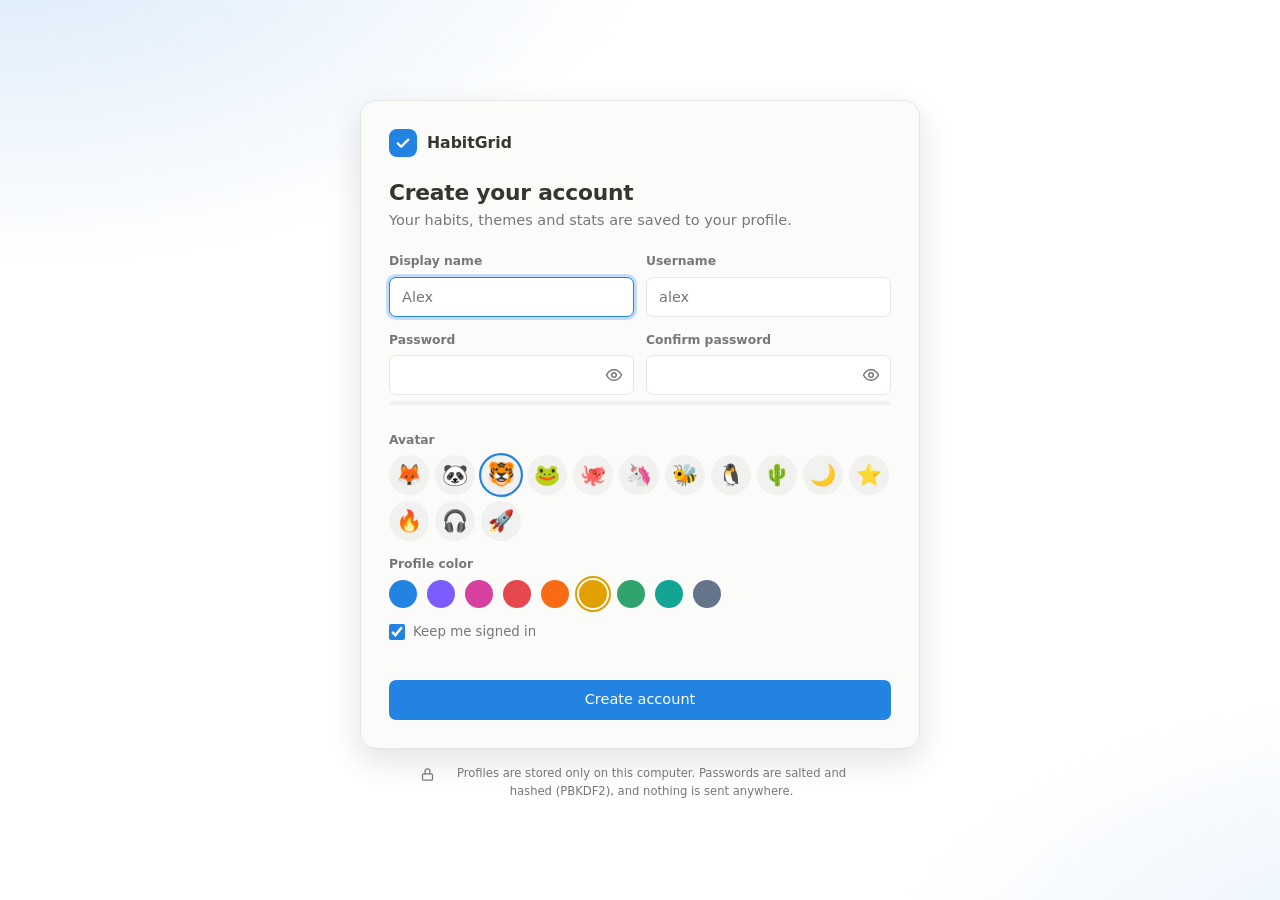
==== web/index.html @ 90c7a4c4 "Turn HabitGrid into a desktop app for Windows and macOS The interface now runs in a native window (p" ====
<!doctype html>
<html lang="en" class="booting">
<head>
  <meta charset="utf-8">
  <meta name="viewport" content="width=device-width, initial-scale=1">
  <title>HabitGrid</title>
  <link rel="stylesheet" href="css/style.css">
</head>
<body>
  <!-- Hidden (class "booting") until the saved theme is applied, then faded in. -->
  <div id="app"><noscript><p style="padding:24px">HabitGrid needs JavaScript to run.</p></noscript></div>
  <div id="modal-root" hidden></div>
  <div id="toast-root" role="status" aria-live="polite"></div>
  <input type="file" id="import-file" accept="application/json,.json" hidden>
  <script src="js/store.js"></script>
  <script src="js/auth.js"></script>
  <script src="js/charts.js"></script>
  <script src="js/app.js"></script>
</body>
</html>
---- web/css/style.css ----
/* HabitGrid styles. Each theme is a set of color tokens on :root; components only read tokens. */

:root {
  --bg: #191919; --surface: #202020; --surface-2: #2a2a2a; --border: #303030;
  --text: #ebebea; --muted: #9b9a97; --faint: #5a5a58;
  --accent: #2383e2; --on-accent: #fff;
  --danger: #e5484d; --ok: #30a46c; --warn: #f5a524;
  --shadow: 0 12px 32px rgba(0, 0, 0, .4);
  --r: 10px; --r-sm: 7px;
  --fs: 14.5px; --cb: 20px; --cell: 30px; --row: 42px;
  --font: ui-sans-serif, system-ui, -apple-system, "Segoe UI", Roboto, "Helvetica Neue", Arial, sans-serif, "Apple Color Emoji", "Segoe UI Emoji";
  --move: 1; --ease: cubic-bezier(.2, .8, .2, 1);
  color-scheme: dark;
}
:root[data-theme="paper"] { --bg: #ffffff; --surface: #fbfbfa; --surface-2: #f1f1ef; --border: #e6e6e3; --text: #37352f; --muted: #787774; --faint: #c4c4c0; --shadow: 0 12px 32px rgba(15, 15, 15, .12); color-scheme: light; }
:root[data-theme="ocean"] { --bg: #0d1522; --surface: #132033; --surface-2: #1b2b44; --border: #22344f; --text: #e3ecf8; --muted: #8ea3c0; --faint: #3c5272; }
:root[data-theme="forest"] { --bg: #0f1712; --surface: #15211a; --surface-2: #1d2e23; --border: #26392d; --text: #e2eee6; --muted: #8eab97; --faint: #3e5a47; }
:root[data-theme="dusk"] { --bg: #1a1120; --surface: #24172b; --surface-2: #301f38; --border: #3b2844; --text: #f6e9f1; --muted: #b69bb3; --faint: #5d4566; }
:root[data-theme="sand"] { --bg: #f5f0e6; --surface: #fbf8f2; --surface-2: #eee6d6; --border: #e1d6c1; --text: #3a3125; --muted: #85775f; --faint: #cbbfa8; --shadow: 0 12px 32px rgba(60, 45, 20, .14); color-scheme: light; }
:root[data-theme="rose"] { --bg: #fff4f6; --surface: #fffafb; --surface-2: #fbe7ec; --border: #f2d3db; --text: #3d2930; --muted: #93707a; --faint: #e0bcc6; --shadow: 0 12px 32px rgba(90, 30, 50, .12); color-scheme: light; }
:root[data-theme="oled"] { --bg: #000; --surface: #0b0b0b; --surface-2: #171717; --border: #2a2a2a; --text: #fff; --muted: #a8a8a8; --faint: #4a4a4a; }

:root[data-font="rounded"] { --font: ui-rounded, "SF Pro Rounded", "Nunito", "Varela Round", "Segoe UI", system-ui, sans-serif, "Apple Color Emoji", "Segoe UI Emoji"; }
:root[data-font="serif"] { --font: ui-serif, "Iowan Old Style", Georgia, Cambria, "Times New Roman", serif, "Apple Color Emoji", "Segoe UI Emoji"; }
:root[data-font="mono"] { --font: ui-monospace, "Cascadia Code", "SF Mono", Menlo, Consolas, monospace, "Apple Color Emoji", "Segoe UI Emoji"; }
:root[data-size="s"] { --fs: 13px; }
:root[data-size="l"] { --fs: 16px; }
:root[data-density="compact"] { --cb: 17px; --cell: 25px; --row: 34px; }
:root[data-radius="sharp"] { --r: 3px; --r-sm: 2px; }
:root[data-radius="round"] { --r: 18px; --r-sm: 12px; }
:root[data-motion="reduced"] { --move: 0; }
:root[data-motion="off"] *, :root[data-motion="off"] *::before, :root[data-motion="off"] *::after { animation: none !important; transition: none !important; }

* { box-sizing: border-box; }
html { -webkit-text-size-adjust: 100%; }
body {
  margin: 0; min-height: 100vh; background: var(--bg); color: var(--text);
  font: var(--fs)/1.5 var(--font); -webkit-font-smoothing: antialiased;
  transition: background-color .35s, color .35s, opacity .3s;
}
.booting body { opacity: 0; }
code { font-family: ui-monospace, Consolas, monospace; font-size: .9em; overflow-wrap: anywhere; }
.version { font-size: .8em; }
button, input, select, textarea { font: inherit; color: inherit; }
button { cursor: pointer; }
h1, h2, h3 { margin: 0; line-height: 1.25; letter-spacing: -.01em; }
h1 { font-size: 1.75em; font-weight: 700; }
h2 { font-size: 1.1em; font-weight: 600; }
h3 { font-size: .95em; font-weight: 600; }
p { margin: 0; }
[hidden] { display: none !important; }
.muted { color: var(--muted); }
.center { text-align: center; justify-content: center; }
.grow { flex: 1; }
.mono { font-family: ui-monospace, Consolas, monospace; letter-spacing: .05em; }
.ic { width: 18px; height: 18px; flex: none; }
:focus-visible { outline: 2px solid var(--accent); outline-offset: 2px; }

/* ---------- buttons & inputs ---------- */
.btn {
  display: inline-flex; align-items: center; justify-content: center; gap: 8px; height: 36px; padding: 0 14px;
  border-radius: var(--r-sm); border: 1px solid var(--border); background: var(--surface-2); font-weight: 500; white-space: nowrap;
  transition: background-color .15s, border-color .15s, transform .15s var(--ease), filter .15s;
}
.btn:hover { border-color: var(--faint); }
.btn:active { transform: scale(calc(1 - .03 * var(--move))); }
.btn.primary { background: var(--accent); border-color: transparent; color: var(--on-accent); }
.btn.primary:hover { filter: brightness(1.08); }
.btn.ghost { background: transparent; }
.btn.danger { color: var(--danger); }
.btn.danger.solid { background: var(--danger); border-color: transparent; color: #fff; }
.btn.sm { height: 30px; padding: 0 10px; font-size: .9em; }
.btn.block { width: 100%; height: 40px; }
.btn:disabled { opacity: .6; pointer-events: none; }
.btn.busy::after { content: ""; width: 14px; height: 14px; border-radius: 50%; border: 2px solid currentColor; border-right-color: transparent; animation: spin .7s linear infinite; }
.btn .ic { width: 16px; height: 16px; }
.icon-btn {
  display: inline-grid; place-items: center; width: 34px; height: 34px; padding: 0; flex: none;
  border: 0; border-radius: var(--r-sm); background: transparent; color: var(--muted);
  transition: background-color .15s, color .15s;
}
.icon-btn:hover { background: var(--surface-2); color: var(--text); }
.icon-btn:disabled { opacity: .3; pointer-events: none; }
.link-btn { border: 0; background: none; color: var(--accent); padding: 4px 0; font-weight: 500; }
.link-btn:hover { text-decoration: underline; }
.row-btns { display: flex; flex-wrap: wrap; gap: 8px; margin-top: 12px; }

.field { display: grid; gap: 6px; margin-bottom: 14px; min-width: 0; }
.field > span:first-child { font-size: .85em; font-weight: 600; color: var(--muted); }
.input {
  width: 100%; height: 40px; padding: 0 12px; border-radius: var(--r-sm); border: 1px solid var(--border);
  background: var(--bg); outline: none; transition: border-color .15s, box-shadow .15s;
}
.input:focus { border-color: var(--accent); box-shadow: 0 0 0 3px color-mix(in srgb, var(--accent) 25%, transparent); }
.pw { position: relative; display: block; }
.pw .input { padding-right: 42px; }
.pw .icon-btn { position: absolute; right: 3px; top: 3px; }
.pw .icon-btn[aria-pressed="true"] { color: var(--accent); }
.two { display: grid; grid-template-columns: 1fr 1fr; gap: 0 12px; }
.check { display: flex; align-items: center; gap: 8px; margin: 2px 0 12px; color: var(--muted); font-size: .92em; cursor: pointer; }
.check input { accent-color: var(--accent); width: 16px; height: 16px; margin: 0; }
.form-err { color: var(--danger); font-size: .9em; min-height: 1.4em; margin-bottom: 8px; }
.strength { height: 4px; border-radius: 4px; background: var(--surface-2); overflow: hidden; margin: -8px 0 4px; }
.strength i { display: block; height: 100%; width: 0; transition: width .3s var(--ease), background-color .3s; }
.strength-label { display: block; min-height: 1.2em; font-size: .8em; margin-bottom: 8px; }

/* ---------- shell ---------- */
.shell { display: grid; grid-template-columns: 236px minmax(0, 1fr); min-height: 100vh; }
.nav {
  position: sticky; top: 0; height: 100vh; display: flex; flex-direction: column; gap: 2px; padding: 18px 12px;
  background: var(--surface); border-right: 1px solid var(--border); transition: background-color .35s, border-color .35s;
}
.brand, .auth-brand { display: flex; align-items: center; gap: 10px; font-weight: 700; font-size: 1.08em; }
.brand { padding: 4px 10px 18px; }
.logo { width: 28px; height: 28px; border-radius: 8px; background: var(--accent); display: grid; place-items: center; flex: none; transition: background-color .35s; }
.logo svg { width: 18px; height: 18px; fill: none; stroke: var(--on-accent); stroke-width: 3; stroke-linecap: round; stroke-linejoin: round; }
.nav-link {
  display: flex; align-items: center; gap: 10px; padding: 8px 10px; border-radius: var(--r-sm);
  color: var(--muted); text-decoration: none; font-weight: 500; transition: background-color .2s, color .2s;
}
.nav-link:hover { background: var(--surface-2); color: var(--text); }
.nav-link[aria-current="page"] { background: color-mix(in srgb, var(--accent) 15%, transparent); color: var(--text); }
.nav-link[aria-current="page"] .ic { color: var(--accent); }
.nav-foot { margin-top: auto; display: flex; align-items: center; gap: 4px; padding-top: 12px; border-top: 1px solid var(--border); }
.me { flex: 1; display: flex; align-items: center; gap: 10px; min-width: 0; padding: 6px; border-radius: var(--r-sm); color: inherit; text-decoration: none; }
.me:hover { background: var(--surface-2); }
.me-txt { min-width: 0; }
.me b { display: block; font-size: .92em; overflow: hidden; text-overflow: ellipsis; white-space: nowrap; }
.me small { display: block; color: var(--muted); font-size: .8em; overflow: hidden; text-overflow: ellipsis; white-space: nowrap; }
.main { min-width: 0; padding: 32px clamp(16px, 4vw, 48px) 64px; }
.view { max-width: 1120px; margin: 0 auto; display: grid; gap: 20px; }

.avatar {
  --c: var(--accent); width: 32px; height: 32px; border-radius: 50%; display: grid; place-items: center; flex: none; line-height: 1; font-size: 17px;
  background: color-mix(in srgb, var(--c) 28%, var(--surface-2)); box-shadow: inset 0 0 0 2px color-mix(in srgb, var(--c) 65%, transparent);
}
.avatar.lg { width: 64px; height: 64px; font-size: 32px; }
.avatar.xl { width: 84px; height: 84px; font-size: 42px; }

.page-head { display: flex; align-items: flex-end; justify-content: space-between; gap: 12px 16px; flex-wrap: wrap; }
.page-head p { margin-top: 4px; }
.month-nav { display: flex; align-items: center; gap: 4px; flex-wrap: wrap; }
.month-title { min-width: 128px; text-align: center; font-weight: 600; }
.month-nav .btn.primary { margin-left: 8px; }
.card { background: var(--surface); border: 1px solid var(--border); border-radius: var(--r); padding: 20px; transition: background-color .35s, border-color .35s; }
.card > h2 { margin-bottom: 14px; }
.sec-head { display: flex; align-items: center; justify-content: space-between; gap: 12px; flex-wrap: wrap; margin-bottom: 16px; }
.note { margin-top: 12px; font-size: .85em; }

/* ---------- tracker grid ---------- */
.grid-wrap { overflow-x: auto; background: var(--surface); border: 1px solid var(--border); border-radius: var(--r); scrollbar-width: thin; transition: background-color .35s, border-color .35s; }
.grid { border-collapse: separate; border-spacing: 0; width: max-content; min-width: 100%; }
.grid th, .grid td { padding: 0; height: var(--row); border-bottom: 1px solid var(--border); text-align: center; font-weight: 400; }
.grid tbody tr:last-child > * { border-bottom: 0; }
.grid thead th { height: 50px; color: var(--muted); font-size: .78em; }
.grid .day { width: var(--cell); min-width: var(--cell); }
.grid .day span { display: block; opacity: .7; }
.grid .day b { display: block; width: 22px; margin: 0 auto; border-radius: 6px; font-weight: 600; transition: background-color .3s; }
.grid .day.we span { color: var(--accent); opacity: .8; }
.grid .day.today b { background: var(--accent); color: var(--on-accent); }
.grid td.today, .grid th.today { background: color-mix(in srgb, var(--accent) 9%, transparent); }
.hcell {
  position: sticky; left: 0; z-index: 2; background: var(--surface); text-align: left !important;
  min-width: 170px; max-width: 220px; padding: 0 8px 0 12px !important; border-right: 1px solid var(--border);
}
.grid thead .hcell, .grid thead .pcell { font-weight: 600; }
.pcell { position: sticky; right: 0; z-index: 2; background: var(--surface); border-left: 1px solid var(--border); padding: 0 12px !important; min-width: 84px; }
.habit-name {
  display: flex; align-items: center; gap: 8px; width: 100%; border: 0; background: none; padding: 4px 6px; margin-left: -6px;
  border-radius: 6px; text-align: left; font-weight: 500; transition: background-color .15s;
}
.habit-name:hover { background: var(--surface-2); }
.hi { width: 26px; height: 26px; display: grid; place-items: center; border-radius: 7px; flex: none; font-size: 15px; background: color-mix(in srgb, var(--hc) 22%, transparent); }
.hn { overflow: hidden; text-overflow: ellipsis; white-space: nowrap; }
.cb {
  width: var(--cb); height: var(--cb); padding: 0; margin: 0 auto; display: grid; place-items: center;
  border-radius: 5px; border: 1.6px solid var(--faint); background: transparent;
  transition: background-color .18s, border-color .18s;
}
:root[data-cb="circle"] .cb { border-radius: 50%; }
.cb:hover:not(:disabled) { border-color: var(--ck, var(--accent)); }
.cb svg { width: 74%; height: 74%; fill: none; stroke: var(--ck-on, var(--on-accent)); stroke-width: 3.4; stroke-linecap: round; stroke-linejoin: round; stroke-dasharray: 1; stroke-dashoffset: 1; transition: stroke-dashoffset .22s ease; }
.cb[aria-pressed="true"] { background: var(--ck, var(--accent)); border-color: var(--ck, var(--accent)); }
.cb[aria-pressed="true"] svg { stroke-dashoffset: 0; }
.cb:disabled { opacity: .25; cursor: default; }
.cb.pre:not([aria-pressed="true"]) { opacity: .45; border-style: dashed; }
.cb.pop { animation: pop .35s var(--ease); }
.pwrap { display: flex; align-items: center; justify-content: flex-end; gap: 8px; color: var(--muted); font-size: .9em; font-variant-numeric: tabular-nums; }
.grid tr.flash > * { animation: rowIn 1.2s var(--ease); }

.ring { display: block; flex: none; }
.ring circle { fill: none; }
.ring-bg { stroke: var(--border); }
.ring-fg { stroke: var(--rc, var(--accent)); stroke-linecap: round; transition: stroke-dashoffset .6s var(--ease), stroke-opacity .3s, stroke .35s; }
.enter .ring-fg, .anim .ring-fg { animation: ringIn 1s var(--ease) .1s backwards; }

.empty { text-align: center; padding: 48px 20px; display: grid; justify-items: center; gap: 8px; }
.empty p { max-width: 420px; }
.big-emoji { font-size: 46px; animation: float 3.2s ease-in-out infinite; }

/* ---------- monthly progress ---------- */
.tabs { display: inline-flex; gap: 2px; padding: 3px; background: var(--surface-2); border-radius: calc(var(--r-sm) + 3px); }
.tabs button {
  display: inline-flex; align-items: center; gap: 6px; border: 0; background: transparent; color: var(--muted);
  padding: 5px 12px; border-radius: var(--r-sm); font-weight: 500; font-size: .9em; transition: background-color .2s, color .2s, box-shadow .2s;
}
.tabs button[aria-selected="true"] { background: var(--surface); color: var(--text); box-shadow: 0 1px 4px rgba(0, 0, 0, .2); }
.tabs .ic { width: 15px; height: 15px; }

.chart-grid { display: grid; grid-template-columns: 200px minmax(0, 1fr); gap: 24px; align-items: center; }
.chart-grid.stack { grid-template-columns: minmax(0, 1fr); }
.donut { display: grid; justify-items: center; gap: 14px; }
.donut-ring { position: relative; width: max-content; }
.donut-txt { position: absolute; inset: 0; display: grid; place-content: center; text-align: center; line-height: 1.2; }
.donut-txt b { font-size: 1.9em; font-weight: 700; font-variant-numeric: tabular-nums; }
.donut-txt span { font-size: .78em; color: var(--muted); }
.legend { list-style: none; margin: 0; padding: 0; display: flex; gap: 14px; font-size: .85em; color: var(--muted); }
.legend b { color: var(--text); }
.dot { display: inline-block; width: 8px; height: 8px; border-radius: 50%; background: var(--border); margin-right: 6px; }
.dot.acc { background: var(--accent); }
.area svg { width: 100%; height: auto; display: block; overflow: visible; }
.area .gl { stroke: var(--border); stroke-dasharray: 3 4; }
.area .ax { fill: var(--muted); font-size: 11px; }
.area .line { fill: none; stroke: var(--accent); stroke-width: 2.2; stroke-linejoin: round; stroke-linecap: round; stroke-dasharray: 1; }
.area .fill { fill: url(#hgFill); }
.area .pt { fill: var(--surface); stroke: var(--accent); stroke-width: 2; }
.area .pt.today { fill: var(--accent); }
.area .pl { fill: var(--muted); font-size: 9.5px; text-anchor: middle; }
.enter .area .line, .anim .area .line { animation: draw 1.3s var(--ease) backwards; }
.enter .area .fill, .anim .area .fill { animation: fadeIn .9s ease .35s backwards; }
.enter .area .pt, .enter .area .pl, .anim .area .pt, .anim .area .pl { animation: fadeIn .4s ease backwards; animation-delay: calc(.3s + var(--i) * 25ms); }

.sub { margin: 26px 0 12px; color: var(--muted); font-size: .78em; text-transform: uppercase; letter-spacing: .07em; }
.bars { display: grid; gap: 10px; }
.bar-row { display: grid; grid-template-columns: minmax(110px, 200px) 1fr 44px; align-items: center; gap: 12px; font-size: .92em; }
.bar-name { overflow: hidden; text-overflow: ellipsis; white-space: nowrap; }
.bar { height: 8px; border-radius: 8px; background: var(--surface-2); overflow: hidden; }
.bar i { display: block; height: 100%; border-radius: inherit; transition: width .6s var(--ease); }
.enter .bar i, .anim .bar i { animation: grow .9s var(--ease) backwards; animation-delay: calc(.2s + var(--i) * 70ms); }
.bar-row b { text-align: right; font-weight: 600; font-variant-numeric: tabular-nums; }

.cal { display: grid; grid-template-columns: repeat(7, minmax(0, 1fr)); gap: 6px; }
.cal-h { font-size: .75em; color: var(--muted); text-align: center; padding-bottom: 4px; font-weight: 600; }
.cal-d {
  height: 66px; display: flex; flex-direction: column; justify-content: space-between; align-items: flex-start; padding: 6px 8px;
  border-radius: var(--r-sm); border: 1px solid var(--border); text-align: left;
  background: color-mix(in srgb, var(--accent) var(--mix, 0%), var(--surface));
  transition: transform .15s var(--ease), border-color .15s, background-color .3s;
}
.cal-d:hover:not(:disabled) { transform: translateY(calc(-2px * var(--move))); border-color: var(--accent); }
.cal-d b { font-size: .9em; }
.cal-d span { font-size: .75em; opacity: .85; font-variant-numeric: tabular-nums; }
.cal-d.hot { color: var(--on-accent); }
.cal-d.is-today { box-shadow: inset 0 0 0 2px var(--accent); }
.cal-d:disabled { opacity: .4; cursor: default; }
.enter .cal-d, .anim .cal-d { animation: popIn .4s var(--ease) backwards; animation-delay: calc(var(--i) * 12ms); }

.table-wrap { overflow-x: auto; }
.stats-table { width: 100%; border-collapse: collapse; font-size: .92em; }
.stats-table th { text-align: left; color: var(--muted); font-weight: 600; font-size: .85em; padding: 8px 10px; border-bottom: 1px solid var(--border); }
.stats-table td { padding: 10px; border-bottom: 1px solid var(--border); font-variant-numeric: tabular-nums; white-space: nowrap; }
.stats-table tr:last-child td { border-bottom: 0; }
.stats-table .num { text-align: right; }
.enter .stats-table tbody tr, .anim .stats-table tbody tr { animation: rise .4s var(--ease) backwards; animation-delay: calc(var(--i) * 50ms); }

/* ---------- today ---------- */
.inline-switch { display: flex; align-items: center; gap: 10px; color: var(--muted); font-size: .92em; }
.today-hero { display: flex; align-items: center; gap: 28px; flex-wrap: wrap; }
.hero-text { flex: 1; min-width: 200px; display: grid; gap: 6px; }
.hero-text h2 { font-size: 1.35em; }
.focus-list { list-style: none; margin: 0; padding: 0; display: grid; gap: 10px; grid-template-columns: repeat(auto-fill, minmax(260px, 1fr)); }
.focus-list.one { grid-template-columns: 1fr; }
.focus-list li.gone { display: none; }
.focus-list li.vanish { animation: vanish .35s var(--ease) forwards; }
.focus-item {
  width: 100%; display: flex; align-items: center; gap: 14px; padding: 14px 16px; text-align: left;
  border-radius: var(--r); border: 1px solid var(--border); background: var(--surface);
  transition: transform .2s var(--ease), border-color .2s, background-color .25s;
}
.focus-item:hover { transform: translateY(calc(-2px * var(--move))); border-color: var(--faint); }
.focus-list.one .focus-item { padding: 10px 12px; }
.fi-icon { width: 42px; height: 42px; border-radius: 12px; display: grid; place-items: center; flex: none; font-size: 22px; background: color-mix(in srgb, var(--hc) 20%, transparent); }
.fi-text { flex: 1; min-width: 0; }
.fi-text b { display: block; font-weight: 600; overflow: hidden; text-overflow: ellipsis; white-space: nowrap; transition: color .2s; }
.fi-text small { color: var(--muted); }
.fi-check { width: 30px; height: 30px; border-radius: 50%; border: 2px solid var(--faint); display: grid; place-items: center; flex: none; transition: background-color .2s, border-color .2s; }
.fi-check svg { width: 16px; height: 16px; fill: none; stroke: var(--hc-on, #fff); stroke-width: 3.4; stroke-linecap: round; stroke-linejoin: round; stroke-dasharray: 1; stroke-dashoffset: 1; transition: stroke-dashoffset .25s ease .05s; }
.focus-item.done { background: color-mix(in srgb, var(--hc) 10%, var(--surface)); border-color: color-mix(in srgb, var(--hc) 45%, var(--border)); }
.focus-item.done .fi-check { background: var(--hc); border-color: var(--hc); }
.focus-item.done .fi-check svg { stroke-dashoffset: 0; }
.focus-item.done .fi-text b { color: var(--muted); }
.focus-item.pop .fi-check { animation: pop .4s var(--ease); }
.enter .focus-list li { animation: rise .45s var(--ease) backwards; animation-delay: calc(.1s + var(--i) * 45ms); }
.modal .focus-list li { animation: rise .35s var(--ease) backwards; animation-delay: calc(var(--i) * 35ms); }

/* ---------- profile ---------- */
.profile-card { display: flex; align-items: center; gap: 20px; flex-wrap: wrap; }
.pc-info { flex: 1; min-width: 200px; }
.pc-info h2 { font-size: 1.4em; }
.bio { margin-top: 8px; }
.stats { display: grid; grid-template-columns: repeat(4, minmax(0, 1fr)); gap: 12px; }
.stat { background: var(--surface); border: 1px solid var(--border); border-radius: var(--r); padding: 16px; }
.stat b { display: block; font-size: 1.8em; font-weight: 700; font-variant-numeric: tabular-nums; }
.stat span { color: var(--muted); font-size: .85em; }
.badges { display: grid; grid-template-columns: repeat(auto-fill, minmax(170px, 1fr)); gap: 10px; }
.badge { display: flex; gap: 10px; align-items: center; padding: 12px; border-radius: var(--r-sm); border: 1px solid var(--border); background: var(--bg); }
.badge .be { font-size: 24px; }
.badge b { display: block; font-size: .9em; }
.badge small { display: block; color: var(--muted); font-size: .78em; line-height: 1.3; }
.badge.locked { opacity: .45; }
.badge.locked .be { filter: grayscale(1); }
.badge.new { animation: glow 1.4s ease 2; }
.enter .badge { animation: popIn .4s var(--ease) backwards; animation-delay: calc(.2s + var(--i) * 50ms); }
.enter .badge.new { animation: popIn .4s var(--ease) backwards, glow 1.4s ease .6s 2; }
.menu { display: grid; }
.menu-item {
  display: flex; align-items: center; gap: 14px; width: 100%; padding: 12px 6px; text-align: left;
  border: 0; border-bottom: 1px solid var(--border); background: none; border-radius: 0;
  transition: background-color .15s, padding .2s var(--ease);
}
.menu-item:last-child { border-bottom: 0; }
.menu-item:hover { background: var(--surface-2); padding-left: calc(6px + 6px * var(--move)); }
.menu-item b { display: block; font-weight: 500; }
.menu-item small { display: block; color: var(--muted); font-size: .84em; }
.menu-item > .ic { color: var(--muted); }
.menu-item.danger, .menu-item.danger > .ic { color: var(--danger); }

/* ---------- personalize ---------- */
.themes { display: grid; grid-template-columns: repeat(auto-fill, minmax(118px, 1fr)); gap: 10px; }
.theme-card {
  display: grid; gap: 8px; padding: 8px; text-align: left; font-weight: 500; font-size: .9em;
  border: 1px solid var(--border); border-radius: var(--r); background: var(--bg);
  transition: border-color .2s, transform .2s var(--ease), box-shadow .2s;
}
.theme-card:hover { transform: translateY(calc(-2px * var(--move))); }
.theme-card[aria-pressed="true"] { border-color: var(--accent); box-shadow: 0 0 0 2px var(--accent); }
.tc-prev { position: relative; height: 62px; border-radius: calc(var(--r) - 4px); background: var(--tb); overflow: hidden; box-shadow: inset 0 0 0 1px rgba(127, 127, 127, .25); }
.tc-prev i { position: absolute; border-radius: 3px; }
.tc-prev .s { left: 0; top: 0; bottom: 0; width: 28%; background: var(--ts); border-radius: 0; opacity: .9; }
.tc-prev .l1 { left: 36%; top: 14px; width: 46%; height: 6px; background: var(--tt); opacity: .8; }
.tc-prev .l2 { left: 36%; top: 26px; width: 30%; height: 6px; background: var(--tt); opacity: .4; }
.tc-prev .a { left: 36%; bottom: 10px; width: 14px; height: 14px; border-radius: 4px; background: var(--accent); }

.swatches { display: flex; flex-wrap: wrap; gap: 10px; }
.sw {
  position: relative; width: 28px; height: 28px; padding: 0; border: 0; border-radius: 50%; flex: none;
  background: var(--c); cursor: pointer; transition: transform .15s var(--ease);
}
.swatches.big .sw { width: 36px; height: 36px; }
.sw:hover { transform: scale(calc(1 + .1 * var(--move))); }
.sw input { position: absolute; inset: 0; width: 100%; height: 100%; margin: 0; opacity: 0; cursor: pointer; }
.sw i { position: absolute; inset: -4px; border-radius: 50%; border: 2px solid transparent; pointer-events: none; transition: border-color .15s; }
.sw[aria-pressed="true"] i, .sw[data-on="true"] i, .sw input:checked + i { border-color: var(--c, var(--text)); }
.sw:focus-within i { border-color: var(--text); }
.sw.custom { background: conic-gradient(#e5484d, #f5c542, #30a46c, #12a594, #2383e2, #7c5cff, #d6409f, #e5484d); --c: var(--text); }

.seg { display: inline-flex; flex-wrap: wrap; gap: 2px; padding: 3px; border-radius: calc(var(--r-sm) + 3px); background: var(--surface-2); }
.seg button { border: 0; background: transparent; padding: 5px 12px; border-radius: var(--r-sm); color: var(--muted); font-size: .9em; font-weight: 500; transition: background-color .2s, color .2s; }
.seg button:hover { color: var(--text); }
.seg button[aria-checked="true"] { background: var(--accent); color: var(--on-accent); }
.switch { position: relative; width: 42px; height: 24px; padding: 0; border: 0; border-radius: 99px; background: var(--faint); flex: none; transition: background-color .2s; }
.switch i { position: absolute; top: 3px; left: 3px; width: 18px; height: 18px; border-radius: 50%; background: #fff; box-shadow: 0 1px 3px rgba(0, 0, 0, .3); transition: transform .25s var(--ease); }
.switch[aria-checked="true"] { background: var(--accent); }
.switch[aria-checked="true"] i { transform: translateX(18px); }
.set-row { display: flex; align-items: center; justify-content: space-between; gap: 10px 16px; flex-wrap: wrap; padding: 12px 0; border-bottom: 1px solid var(--border); }
.set-row:last-child { border-bottom: 0; padding-bottom: 0; }
.set-row b { display: block; font-weight: 500; }
.set-row small { display: block; color: var(--muted); font-size: .84em; }
.meter { height: 8px; border-radius: 8px; background: var(--surface-2); overflow: hidden; margin-bottom: 10px; }
.meter i { display: block; height: 100%; border-radius: inherit; background: var(--accent); animation: grow 1s var(--ease) backwards; }

/* ---------- modal & pickers ---------- */
#modal-root { position: fixed; inset: 0; z-index: 50; display: grid; place-items: center; padding: 16px; }
.backdrop { position: absolute; inset: 0; background: rgba(0, 0, 0, .5); backdrop-filter: blur(3px); animation: fadeIn .2s ease; }
.modal {
  position: relative; width: min(460px, 100%); max-height: calc(100vh - 32px); overflow: auto; padding: 20px;
  background: var(--surface); border: 1px solid var(--border); border-radius: calc(var(--r) + 4px); box-shadow: var(--shadow);
  animation: modalIn .28s var(--ease);
}
.modal.wide { width: min(560px, 100%); }
#modal-root.closing .backdrop { animation: fadeOut .18s ease forwards; }
#modal-root.closing .modal { animation: modalOut .18s ease forwards; }
.modal-head { display: flex; align-items: center; justify-content: space-between; gap: 12px; margin-bottom: 14px; }
.modal-foot { display: flex; align-items: center; gap: 8px; flex-wrap: wrap; margin-top: 18px; }
.emoji-grid { display: grid; grid-template-columns: repeat(auto-fill, minmax(38px, 1fr)); gap: 6px; }
.emo {
  height: 38px; padding: 0; display: grid; place-items: center; font-size: 19px; border-radius: var(--r-sm);
  border: 1px solid var(--border); background: var(--bg); transition: transform .15s var(--ease), border-color .15s, background-color .15s;
}
.emo:hover { transform: scale(calc(1 + .08 * var(--move))); }
.emo[aria-pressed="true"] { border-color: var(--accent); box-shadow: 0 0 0 1px var(--accent); background: color-mix(in srgb, var(--accent) 14%, var(--bg)); }
.emo-custom { grid-column: span 2; height: 38px; min-width: 0; text-align: center; font-size: 18px; border-radius: var(--r-sm); border: 1px dashed var(--faint); background: var(--bg); outline: none; }
.emo-custom:focus { border-color: var(--accent); border-style: solid; }
.avatars { display: flex; flex-wrap: wrap; gap: 6px; }
.av-opt { position: relative; cursor: pointer; }
.av-opt input { position: absolute; inset: 0; margin: 0; opacity: 0; cursor: pointer; }
.av-opt span { width: 40px; height: 40px; border-radius: 50%; display: grid; place-items: center; font-size: 21px; background: var(--surface-2); border: 2px solid transparent; transition: transform .15s var(--ease), border-color .15s; }
.av-opt input:checked + span { border-color: var(--accent); transform: scale(calc(1 + .1 * var(--move))); }
.av-opt input:focus-visible + span { outline: 2px solid var(--accent); outline-offset: 2px; }
.code-box {
  margin: 14px 0; padding: 16px; text-align: center; user-select: all; border-radius: var(--r);
  font: 600 1.35em ui-monospace, Consolas, monospace; letter-spacing: .08em;
  border: 1px dashed var(--accent); background: color-mix(in srgb, var(--accent) 8%, var(--bg));
}

/* ---------- auth ---------- */
.auth {
  min-height: 100vh; display: grid; place-items: center; align-content: center; gap: 16px; padding: 32px 16px;
  background:
    radial-gradient(1100px 600px at 0% -10%, color-mix(in srgb, var(--accent) 18%, transparent), transparent 60%),
    radial-gradient(900px 500px at 110% 110%, color-mix(in srgb, var(--accent) 12%, transparent), transparent 60%);
}
.auth-card { width: min(440px, 100%); padding: 28px; background: var(--surface); border: 1px solid var(--border); border-radius: calc(var(--r) + 6px); box-shadow: var(--shadow); animation: modalIn .45s var(--ease); }
.auth-card.wide { width: min(560px, 100%); }
.auth-brand { margin-bottom: 22px; }
.auth h1 { font-size: 1.5em; }
.auth-sub { color: var(--muted); margin: 4px 0 20px; }
.auth-foot { max-width: 440px; text-align: center; color: var(--muted); font-size: .8em; display: flex; gap: 8px; align-items: flex-start; }
.auth-foot .ic { width: 15px; height: 15px; margin-top: 2px; }
.auth-links { display: flex; justify-content: space-between; gap: 10px; flex-wrap: wrap; margin-top: 14px; font-size: .9em; }
.auth-card .row-btns { margin: 0 0 16px; }
.who { display: flex; align-items: center; gap: 14px; margin-bottom: 20px; }
.profiles { display: grid; grid-template-columns: repeat(auto-fill, minmax(118px, 1fr)); gap: 10px; margin-bottom: 6px; }
.profile-tile {
  display: grid; justify-items: center; gap: 6px; padding: 16px 8px; min-width: 0;
  border-radius: var(--r); border: 1px solid var(--border); background: var(--bg);
  transition: transform .2s var(--ease), border-color .2s; animation: rise .4s var(--ease) backwards; animation-delay: calc(.1s + var(--i) * 60ms);
}
.profile-tile:hover { transform: translateY(calc(-3px * var(--move))); border-color: var(--c, var(--accent)); }
.profile-tile b { max-width: 100%; font-size: .92em; overflow: hidden; text-overflow: ellipsis; white-space: nowrap; }
.profile-tile small { color: var(--muted); font-size: .78em; }
.profile-tile.add .avatar { background: transparent; box-shadow: inset 0 0 0 2px var(--border); color: var(--muted); }
.profile-tile.add .ic { width: 26px; height: 26px; }
.shake { animation: shake .4s ease; }

/* ---------- toast & confetti ---------- */
#toast-root { position: fixed; z-index: 70; left: 50%; bottom: 24px; transform: translateX(-50%); display: grid; gap: 8px; justify-items: center; pointer-events: none; width: max-content; max-width: calc(100vw - 32px); }
.toast { padding: 10px 16px; border-radius: 99px; background: var(--text); color: var(--bg); font-weight: 500; font-size: .92em; box-shadow: var(--shadow); text-align: center; animation: toastIn .3s var(--ease); }
.toast.out { animation: toastOut .3s ease forwards; }
.confetti { position: fixed; inset: 0; z-index: 60; overflow: hidden; pointer-events: none; }
.confetti i { position: absolute; top: -14px; left: var(--x); width: 8px; height: 12px; border-radius: 2px; animation: fall var(--d) cubic-bezier(.3, .5, .6, 1) var(--delay) forwards; }

/* ---------- page entrance ---------- */
.view.enter > * { animation: rise .45s var(--ease) backwards; }
.view.enter > :nth-child(2) { animation-delay: .05s; }
.view.enter > :nth-child(3) { animation-delay: .1s; }
.view.enter > :nth-child(4) { animation-delay: .15s; }
.view.enter > :nth-child(n + 5) { animation-delay: .2s; }

@keyframes rise { from { opacity: 0; transform: translateY(calc(10px * var(--move))); } }
@keyframes fadeIn { from { opacity: 0; } }
@keyframes fadeOut { to { opacity: 0; } }
@keyframes pop { 40% { transform: scale(calc(1 + .25 * var(--move))); } }
@keyframes popIn { from { opacity: 0; transform: scale(calc(1 - .1 * var(--move))); } }
@keyframes ringIn { from { stroke-dashoffset: 100; } }
@keyframes draw { from { stroke-dashoffset: 1; } }
@keyframes grow { from { width: 0; } }
@keyframes spin { to { transform: rotate(360deg); } }
@keyframes float { 50% { transform: translateY(calc(-6px * var(--move))); } }
@keyframes shake { 20%, 60% { transform: translateX(calc(-6px * var(--move))); } 40%, 80% { transform: translateX(calc(6px * var(--move))); } }
@keyframes modalIn { from { opacity: 0; transform: translateY(calc(14px * var(--move))) scale(calc(1 - .03 * var(--move))); } }
@keyframes modalOut { to { opacity: 0; transform: translateY(calc(8px * var(--move))) scale(calc(1 - .02 * var(--move))); } }
@keyframes toastIn { from { opacity: 0; transform: translateY(calc(12px * var(--move))); } }
@keyframes toastOut { to { opacity: 0; transform: translateY(calc(8px * var(--move))); } }
@keyframes vanish { to { opacity: 0; transform: scale(calc(1 - .05 * var(--move))); } }
@keyframes glow { 50% { box-shadow: 0 0 0 3px color-mix(in srgb, var(--accent) 45%, transparent); } }
@keyframes rowIn { from { background-color: color-mix(in srgb, var(--accent) 25%, var(--surface)); } }
@keyframes fall { to { transform: translate(var(--dx), 105vh) rotate(var(--r)); } }

/* ---------- small screens ---------- */
@media (max-width: 760px) {
  .shell { grid-template-columns: minmax(0, 1fr); }
  .nav {
    position: fixed; z-index: 30; inset: auto 0 0 0; height: auto; flex-direction: row; justify-content: space-around;
    padding: 6px 8px calc(6px + env(safe-area-inset-bottom)); border-right: 0; border-top: 1px solid var(--border);
    background: color-mix(in srgb, var(--surface) 92%, transparent); backdrop-filter: blur(12px);
  }
  .brand, .nav-foot { display: none; }
  .nav-link { flex: 1; flex-direction: column; align-items: center; gap: 2px; padding: 6px 4px; font-size: .72em; }
  .nav-link .ic { width: 20px; height: 20px; }
  .main { padding: 20px 16px 96px; }
  h1 { font-size: 1.5em; }
  .hcell { min-width: 118px; max-width: 132px; padding: 0 4px 0 8px !important; }
  .hi { width: 22px; height: 22px; font-size: 13px; }
  .pcell { min-width: 0; padding: 0 8px !important; }
  .pwrap { gap: 5px; font-size: .82em; }
  .stats { grid-template-columns: repeat(2, minmax(0, 1fr)); }
  .bar-row { grid-template-columns: minmax(90px, 130px) 1fr 40px; }
  #toast-root { bottom: calc(84px + env(safe-area-inset-bottom)); }
}
@media (max-width: 520px) {
  .two { grid-template-columns: minmax(0, 1fr); }
  .auth-card { padding: 22px 18px; }
  .month-nav { width: 100%; }
  .month-nav .btn.primary { margin-left: auto; }
  .month-title { min-width: 0; flex: 1; }
  .cal { gap: 4px; }
  .cal-d { height: auto; aspect-ratio: 1; padding: 4px 5px; }
  .cal-d span { display: none; }
  #modal-root { place-items: end center; padding: 0; }
  .modal, .modal.wide { width: 100%; max-height: 88vh; border-radius: 18px 18px 0 0; padding-bottom: calc(20px + env(safe-area-inset-bottom)); }
}
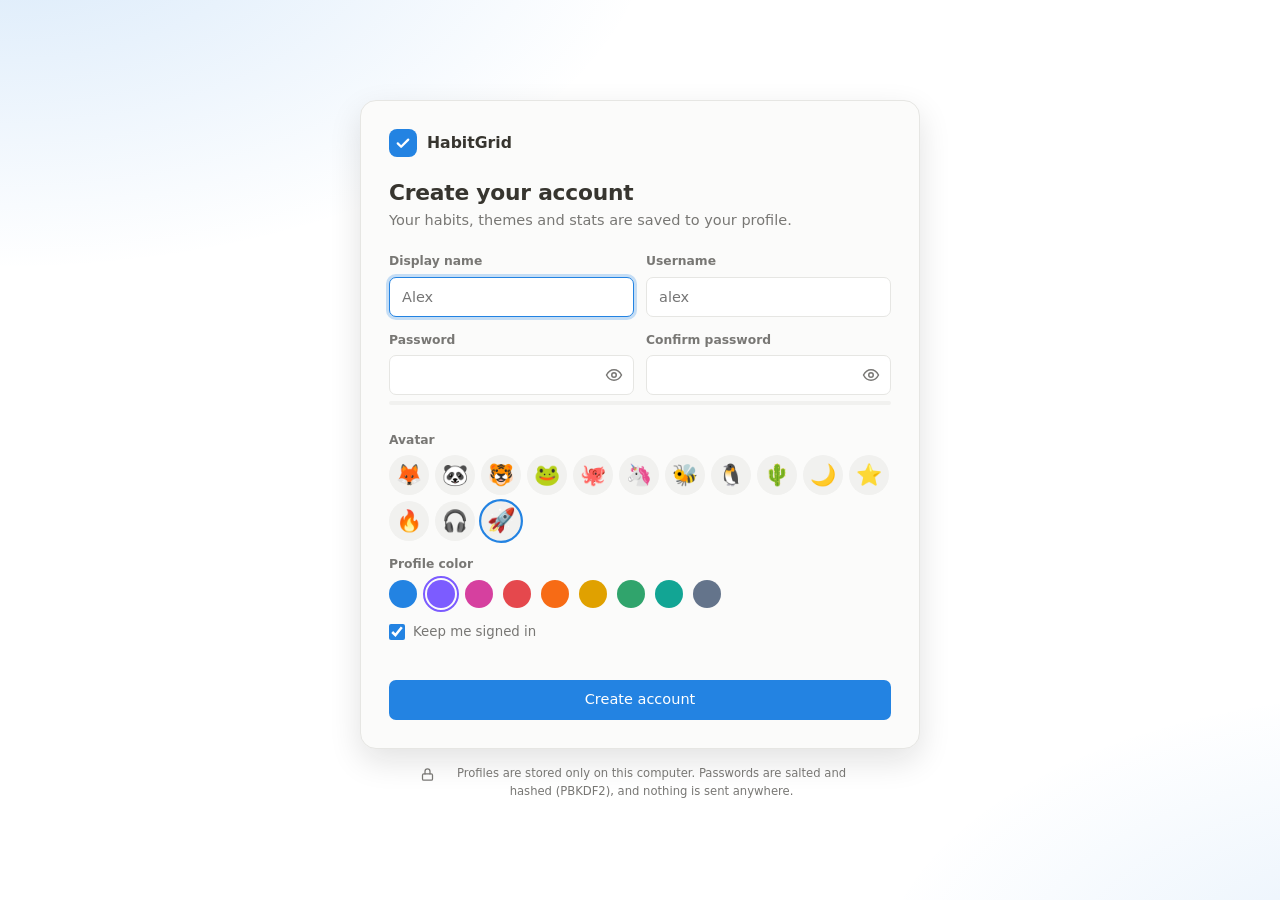
==== commit 2b97e538: "Fix issues found in review - storage: a data file that exists but can't be read (say a backup tool  " ====
--- a/web/index.html
+++ b/web/index.html
@@ -5,6 +5,7 @@
   <meta name="viewport" content="width=device-width, initial-scale=1">
   <title>HabitGrid</title>
   <link rel="stylesheet" href="css/style.css">
+  <noscript><style>.booting body { opacity: 1; }</style></noscript>
 </head>
 <body>
   <!-- Hidden (class "booting") until the saved theme is applied, then faded in. -->
--- a/web/css/style.css
+++ b/web/css/style.css
@@ -38,7 +38,9 @@
   font: var(--fs)/1.5 var(--font); -webkit-font-smoothing: antialiased;
   transition: background-color .35s, color .35s, opacity .3s;
 }
-.booting body { opacity: 0; }
+/* Until the saved theme is applied: hide the page and let the window's own background
+   (main.py picks it to match the theme) show, rather than the default dark one. */
+.booting body { opacity: 0; background: transparent; }
 code { font-family: ui-monospace, Consolas, monospace; font-size: .9em; overflow-wrap: anywhere; }
 .version { font-size: .8em; }
 button, input, select, textarea { font: inherit; color: inherit; }
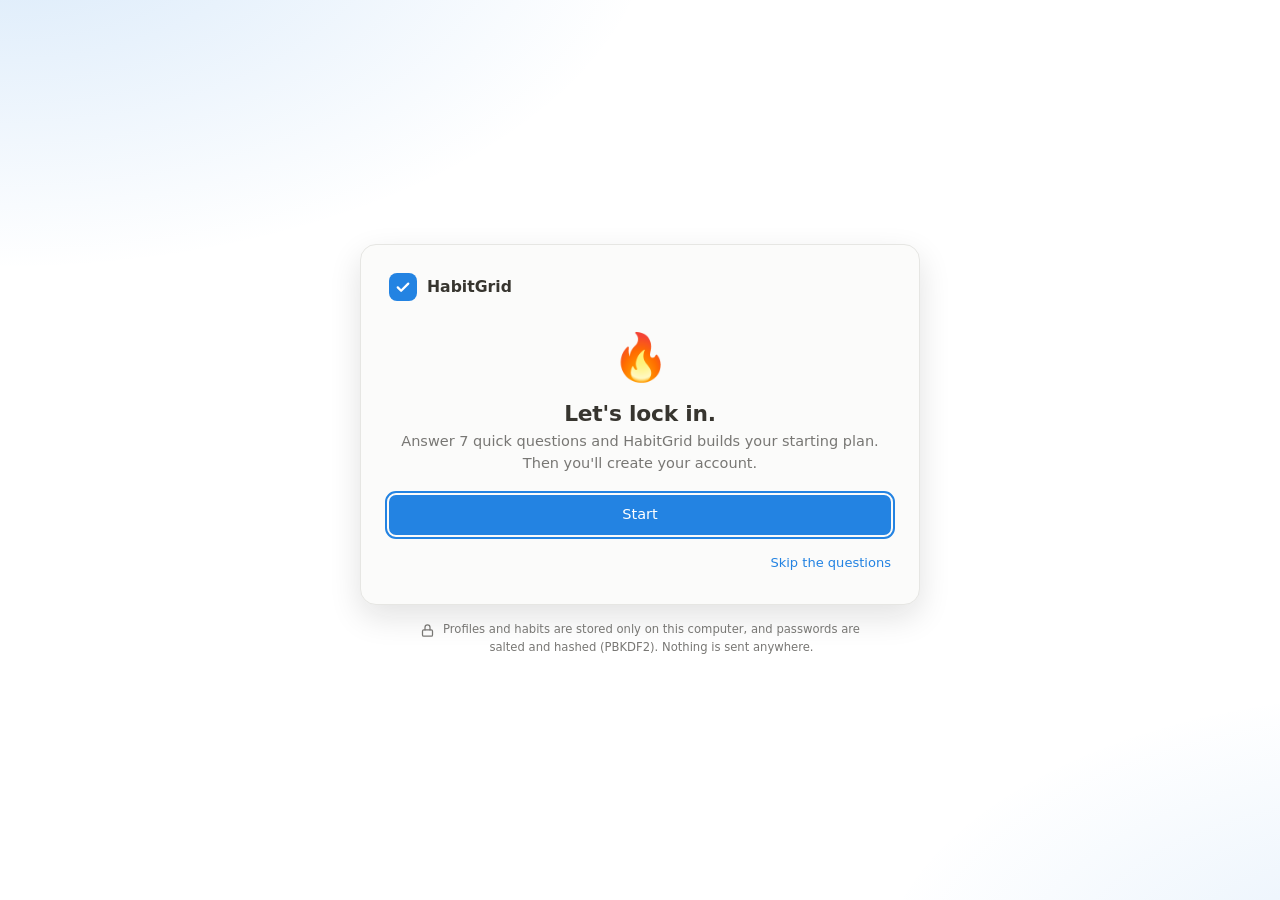
==== commit 72457e9d: "Add the Assistant chatbot to the desktop app (v1.2.2) The Ask button opens a chat that can add, edit" ====
--- a/web/index.html
+++ b/web/index.html
@@ -16,6 +16,7 @@
   <script src="js/store.js"></script>
   <script src="js/auth.js"></script>
   <script src="js/charts.js"></script>
+  <script src="js/chat.js"></script>
   <script src="js/app.js"></script>
 </body>
 </html>
--- a/web/css/style.css
+++ b/web/css/style.css
@@ -131,6 +131,7 @@
 .me small { display: block; color: var(--muted); font-size: .8em; overflow: hidden; text-overflow: ellipsis; white-space: nowrap; }
 .main { min-width: 0; padding: 32px clamp(16px, 4vw, 48px) 64px; }
 .view { max-width: 1120px; margin: 0 auto; display: grid; gap: 20px; }
+.view > * { min-width: 0; } /* wide content (the year squares) scrolls inside its card, not the page */
 
 .avatar {
   --c: var(--accent); width: 32px; height: 32px; border-radius: 50%; display: grid; place-items: center; flex: none; line-height: 1; font-size: 17px;
@@ -199,6 +200,60 @@
 .empty { text-align: center; padding: 48px 20px; display: grid; justify-items: center; gap: 8px; }
 .empty p { max-width: 420px; }
 .big-emoji { font-size: 46px; animation: float 3.2s ease-in-out infinite; }
+
+/* ---------- grids (tabs) ---------- */
+.grid-bar { display: flex; align-items: center; gap: 6px; min-width: 0; }
+.grid-tabs { display: flex; gap: 6px; min-width: 0; overflow-x: auto; scrollbar-width: thin; padding: 2px; }
+.grid-tab {
+  display: inline-flex; align-items: center; gap: 7px; height: 34px; padding: 0 8px 0 12px; flex: none;
+  border-radius: 99px; border: 1px solid var(--border); background: var(--surface); color: var(--muted); font-weight: 500; white-space: nowrap;
+  transition: background-color .2s, border-color .2s, color .2s;
+}
+.grid-tab:hover { color: var(--text); border-color: var(--faint); }
+.grid-tab[aria-pressed="true"] { background: color-mix(in srgb, var(--accent) 16%, var(--surface)); border-color: var(--accent); color: var(--text); }
+.grid-tab small { min-width: 20px; padding: 0 6px; border-radius: 99px; background: var(--surface-2); font-size: .78em; line-height: 18px; text-align: center; font-variant-numeric: tabular-nums; }
+.gt-name { max-width: 160px; overflow: hidden; text-overflow: ellipsis; }
+.grid-bar .btn { flex: none; }
+
+/* ---------- week ---------- */
+.week-grid { --cb: 28px; --row: 54px; width: 100%; }
+.week-grid .day { width: auto; min-width: 56px; }
+.week-grid .day b { width: 28px; }
+.week-grid .cb { border-radius: 8px; }
+.week-grid tfoot th, .week-grid tfoot td { height: 40px; border-top: 1px solid var(--border); border-bottom: 0; color: var(--muted); font-size: .85em; font-variant-numeric: tabular-nums; }
+.week-grid tfoot .hcell { font-weight: 600; }
+.wk-count { color: var(--muted); font-size: .9em; font-variant-numeric: tabular-nums; }
+
+/* ---------- year ---------- */
+.chips { display: flex; flex-wrap: wrap; gap: 6px; margin-bottom: 18px; }
+.chip {
+  display: inline-flex; align-items: center; height: 30px; padding: 0 12px; max-width: 220px; overflow: hidden; text-overflow: ellipsis; white-space: nowrap;
+  border-radius: 99px; border: 1px solid var(--border); background: transparent; color: var(--muted); font-size: .88em; font-weight: 500;
+  transition: background-color .2s, color .2s, border-color .2s;
+}
+.chip:hover { color: var(--text); border-color: var(--faint); }
+.chip[aria-pressed="true"] { background: var(--accent); border-color: transparent; color: var(--on-accent); }
+.year-stats { margin-bottom: 20px; }
+.year-stats .stat { background: var(--bg); }
+.heat-wrap { position: relative; overflow-x: auto; scrollbar-width: thin; padding: 3px 3px 8px; }
+/* The squares grow to fill the card; below ~9px each, the year scrolls sideways instead. */
+.heat {
+  display: grid; grid-auto-flow: column; grid-template-rows: 16px repeat(7, auto);
+  grid-template-columns: 30px; grid-auto-columns: minmax(9px, 1fr); gap: 3px; min-width: calc(30px + 54 * 12px);
+}
+.heat .yd { width: 100%; height: auto; aspect-ratio: 1; }
+.heat .hl, .heat .ml { font-size: .7em; color: var(--muted); white-space: nowrap; align-self: center; }
+.yd {
+  display: block; width: var(--hs, 13px); height: var(--hs, 13px); padding: 0; border: 0; border-radius: 3px;
+  background: color-mix(in srgb, var(--heat, var(--accent)) var(--mix, 0%), var(--surface-2)); transition: transform .15s var(--ease), background-color .3s;
+}
+button.yd:hover { transform: scale(calc(1 + .3 * var(--move))); box-shadow: 0 0 0 1px var(--text); }
+.yd.off { background: transparent; }
+.yd.future { background: transparent; box-shadow: inset 0 0 0 1px var(--border); }
+.yd.today { box-shadow: 0 0 0 1.5px var(--text); }
+.heat-legend { display: flex; align-items: center; justify-content: flex-end; gap: 4px; margin: 6px 0 4px; font-size: .78em; color: var(--muted); }
+.heat-legend .yd { --hs: 11px; }
+.enter .heat, .anim .heat { animation: fadeIn .6s ease backwards .1s; }
 
 /* ---------- monthly progress ---------- */
 .tabs { display: inline-flex; gap: 2px; padding: 3px; background: var(--surface-2); border-radius: calc(var(--r-sm) + 3px); }
@@ -273,6 +328,11 @@
 .focus-list { list-style: none; margin: 0; padding: 0; display: grid; gap: 10px; grid-template-columns: repeat(auto-fill, minmax(260px, 1fr)); }
 .focus-list.one { grid-template-columns: 1fr; }
 .focus-list li.gone { display: none; }
+.focus-list .focus-group {
+  grid-column: 1 / -1; display: flex; align-items: center; gap: 8px; margin-top: 8px;
+  color: var(--muted); font-size: .8em; font-weight: 600; text-transform: uppercase; letter-spacing: .05em;
+}
+.focus-list .focus-group:first-child { margin-top: 0; }
 .focus-list li.vanish { animation: vanish .35s var(--ease) forwards; }
 .focus-item {
   width: 100%; display: flex; align-items: center; gap: 14px; padding: 14px 16px; text-align: left;
@@ -325,6 +385,7 @@
 .menu-item b { display: block; font-weight: 500; }
 .menu-item small { display: block; color: var(--muted); font-size: .84em; }
 .menu-item > .ic { color: var(--muted); }
+.menu-item > .g-logo { width: 18px; height: 18px; }
 .menu-item.danger, .menu-item.danger > .ic { color: var(--danger); }
 
 /* ---------- personalize ---------- */
@@ -421,6 +482,17 @@
 .auth-foot .ic { width: 15px; height: 15px; margin-top: 2px; }
 .auth-links { display: flex; justify-content: space-between; gap: 10px; flex-wrap: wrap; margin-top: 14px; font-size: .9em; }
 .auth-card .row-btns { margin: 0 0 16px; }
+/* Google's sign-in button: white with the colored G, in every theme (per Google's branding). */
+.btn.google { background: #fff; color: #1f1f1f; border-color: #dadce0; gap: 10px; }
+.btn.google:hover { background: #f8f9fa; border-color: #c4c7c5; }
+.g-logo { width: 18px; height: 18px; flex: none; }
+.or { display: flex; align-items: center; gap: 12px; margin: 16px 0; color: var(--muted); font-size: .85em; }
+.or::before, .or::after { content: ""; flex: 1; height: 1px; background: var(--border); }
+.auth-card .btn.google + .auth-links, .auth-sub + .btn.google { margin-top: 4px; }
+.waiting { display: flex; align-items: center; gap: 10px; margin-top: 18px; color: var(--muted); }
+.spinner { width: 16px; height: 16px; flex: none; border-radius: 50%; border: 2px solid var(--accent); border-right-color: transparent; animation: spin .7s linear infinite; }
+.google-status { display: flex; align-items: center; gap: 6px; margin-top: 4px; color: var(--muted); font-size: .88em; }
+.google-status .g-logo { width: 14px; height: 14px; }
 .who { display: flex; align-items: center; gap: 14px; margin-bottom: 20px; }
 .profiles { display: grid; grid-template-columns: repeat(auto-fill, minmax(118px, 1fr)); gap: 10px; margin-bottom: 6px; }
 .profile-tile {
@@ -434,6 +506,48 @@
 .profile-tile.add .avatar { background: transparent; box-shadow: inset 0 0 0 2px var(--border); color: var(--muted); }
 .profile-tile.add .ic { width: 26px; height: 26px; }
 .shake { animation: shake .4s ease; }
+
+/* ---------- first-run questions ---------- */
+.auth-card.steady { animation: none; }
+.quiz-intro { text-align: center; }
+.quiz-intro .big-emoji { margin-bottom: 8px; }
+.quiz-top { display: flex; align-items: center; gap: 12px; margin-bottom: 18px; }
+.quiz-bar { flex: 1; height: 6px; border-radius: 99px; background: var(--border); overflow: hidden; }
+.quiz-bar i { display: block; height: 100%; border-radius: inherit; background: var(--accent); transition: width .4s var(--ease); }
+.quiz-count { font-size: .85em; font-variant-numeric: tabular-nums; }
+.quiz-step { animation: rise .35s var(--ease); }
+.quiz-options { display: grid; grid-template-columns: repeat(2, minmax(0, 1fr)); gap: 10px; margin-bottom: 18px; }
+.quiz-options.one { grid-template-columns: 1fr; }
+.quiz-opt {
+  display: flex; align-items: center; gap: 12px; padding: 12px 14px; text-align: left; min-width: 0;
+  border-radius: var(--r); border: 1.5px solid var(--border); background: var(--bg);
+  transition: border-color .2s, background-color .2s, transform .2s var(--ease);
+  animation: rise .35s var(--ease) backwards; animation-delay: calc(var(--i) * 35ms);
+}
+.quiz-opt:hover { border-color: color-mix(in srgb, var(--accent) 55%, var(--border)); transform: translateY(calc(-2px * var(--move))); }
+.quiz-opt[aria-checked="true"] { border-color: var(--accent); background: color-mix(in srgb, var(--accent) 12%, var(--bg)); }
+.quiz-opt[aria-checked="true"] .qo-icon { animation: pop .35s var(--ease); }
+.quiz-opt b { display: block; font-weight: 600; font-size: .93em; }
+.quiz-opt small { display: block; color: var(--muted); font-size: .82em; margin-top: 2px; }
+.qo-icon { font-size: 1.35em; flex: none; }
+.plan-card { display: grid; grid-template-columns: repeat(2, minmax(0, 1fr)); gap: 14px; padding: 16px; margin-bottom: 16px; border-radius: var(--r); background: var(--bg); border: 1px solid var(--border); }
+.plan-card small { display: block; color: var(--muted); font-size: .78em; text-transform: uppercase; letter-spacing: .04em; margin-bottom: 2px; }
+.plan-card b { font-weight: 600; font-size: .93em; }
+.plan-habits { grid-column: 1 / -1; }
+.plan-habits ul { list-style: none; padding: 0; margin: 0; display: flex; flex-wrap: wrap; gap: 6px; margin-top: 4px; }
+.plan-habits li { padding: 4px 10px; border-radius: 99px; background: var(--surface); border: 1px solid var(--border); font-size: .88em; }
+.commit-text { text-align: center; font-style: italic; margin-bottom: 14px; }
+.hold-btn { position: relative; overflow: hidden; isolation: isolate; user-select: none; touch-action: none; }
+.hold-fill { position: absolute; inset: 0; z-index: -1; width: 0; background: color-mix(in srgb, #fff 30%, transparent); }
+.hold-btn.holding .hold-fill { width: 100%; transition: width 1.2s linear; }
+/* The fill shows how long to keep holding, so it stays even with Motion off. */
+:root[data-motion="off"] .hold-btn.holding .hold-fill { transition: width 1.2s linear !important; }
+.hold-btn.held .hold-fill { width: 100%; }
+.hold-hint { font-size: .82em; margin-top: 8px; }
+.your-why { display: block; font-size: .75em; text-transform: uppercase; letter-spacing: .05em; color: var(--accent); font-weight: 600; }
+.plan-tags { display: flex; flex-wrap: wrap; gap: 6px; margin-top: 8px; }
+.plan-tags span { padding: 3px 10px; border-radius: 99px; font-size: .8em; background: color-mix(in srgb, var(--accent) 14%, transparent); color: var(--text); }
+@media (max-width: 520px) { .quiz-options, .plan-card { grid-template-columns: 1fr; } }
 
 /* ---------- toast & confetti ---------- */
 #toast-root { position: fixed; z-index: 70; left: 50%; bottom: 24px; transform: translateX(-50%); display: grid; gap: 8px; justify-items: center; pointer-events: none; width: max-content; max-width: calc(100vw - 32px); }
@@ -488,6 +602,10 @@
   .pwrap { gap: 5px; font-size: .82em; }
   .stats { grid-template-columns: repeat(2, minmax(0, 1fr)); }
   .bar-row { grid-template-columns: minmax(90px, 130px) 1fr 40px; }
+  .nav-link { padding: 6px 2px; font-size: .66em; }
+  .week-grid { --cb: 24px; --row: 46px; }
+  .week-grid .day { min-width: 38px; }
+  .grid-bar .btn span { display: none; }
   #toast-root { bottom: calc(84px + env(safe-area-inset-bottom)); }
 }
 @media (max-width: 520px) {
@@ -502,3 +620,88 @@
   #modal-root { place-items: end center; padding: 0; }
   .modal, .modal.wide { width: 100%; max-height: 88vh; border-radius: 18px 18px 0 0; padding-bottom: calc(20px + env(safe-area-inset-bottom)); }
 }
+
+/* ---------- assistant (chat) ---------- */
+.chat-fab {
+  position: fixed; z-index: 40; right: 24px; bottom: 24px; display: flex; align-items: center; gap: 8px;
+  height: 48px; padding: 0 18px 0 14px; border: 0; border-radius: 99px; font-weight: 600;
+  background: var(--accent); color: var(--on-accent); box-shadow: var(--shadow);
+  transition: transform .2s var(--ease), filter .2s; animation: popIn .35s var(--ease) .3s backwards;
+}
+.chat-fab:hover { filter: brightness(1.08); transform: translateY(calc(-2px * var(--move))); }
+.chat-fab .ic { width: 22px; height: 22px; }
+.chat {
+  position: fixed; z-index: 40; right: 20px; bottom: 20px; width: min(400px, calc(100vw - 40px)); height: min(640px, calc(100vh - 40px));
+  display: flex; flex-direction: column; overflow: hidden;
+  background: var(--surface); border: 1px solid var(--border); border-radius: calc(var(--r) + 6px); box-shadow: var(--shadow);
+  transform-origin: bottom right; animation: chatIn .28s var(--ease);
+}
+.chat-head { display: flex; align-items: center; gap: 6px; padding: 10px 8px 10px 14px; border-bottom: 1px solid var(--border); }
+.chat-badge { width: 30px; height: 30px; border-radius: 9px; display: grid; place-items: center; flex: none; background: var(--accent); color: var(--on-accent); }
+.chat-badge .ic { width: 17px; height: 17px; }
+.chat-title { flex: 1; min-width: 0; margin-left: 4px; }
+.chat-title b { display: block; font-size: .98em; }
+.chat-title small { display: block; color: var(--muted); font-size: .78em; overflow: hidden; text-overflow: ellipsis; white-space: nowrap; }
+.chat-body { flex: 1; overflow-y: auto; padding: 14px; display: flex; flex-direction: column; gap: 8px; overscroll-behavior: contain; }
+.chat-body.pad { padding: 16px; display: block; }
+.cm { display: flex; animation: rise .25s var(--ease) backwards; }
+.cm.user { justify-content: flex-end; }
+.cm .bubble { max-width: 86%; padding: 9px 13px; border-radius: 16px; line-height: 1.45; overflow-wrap: anywhere; }
+.cm.user .bubble { background: var(--accent); color: var(--on-accent); border-bottom-right-radius: 5px; }
+.cm.bot .bubble, .cm.err .bubble { background: var(--surface-2); border-bottom-left-radius: 5px; }
+.cm.err .bubble { background: color-mix(in srgb, var(--danger) 14%, var(--surface-2)); }
+.cm .bubble p + p, .cm .bubble p + ul, .cm .bubble ul + p { margin-top: 6px; }
+.cm .bubble ul { margin: 4px 0 0; padding-left: 18px; }
+.cm .bubble li + li { margin-top: 2px; }
+.cm .bubble code { font: .9em ui-monospace, Consolas, monospace; padding: 1px 5px; border-radius: 5px; background: color-mix(in srgb, var(--text) 10%, transparent); }
+.cm .bubble .btn { margin-top: 8px; }
+.cm.act { align-self: flex-start; max-width: 92%; font-size: .82em; color: var(--muted); padding: 3px 10px; border: 1px dashed var(--border); border-radius: 99px; }
+.cm.act.warn { color: var(--warn); border-color: color-mix(in srgb, var(--warn) 45%, transparent); }
+.typing { display: flex; gap: 4px; padding: 13px 14px !important; }
+.typing i { width: 7px; height: 7px; border-radius: 50%; background: var(--muted); animation: blink 1.2s infinite ease-in-out; }
+.typing i:nth-child(2) { animation-delay: .15s; }
+.typing i:nth-child(3) { animation-delay: .3s; }
+.chat-empty { margin: auto 0; text-align: center; display: grid; justify-items: center; gap: 8px; padding: 8px 4px; }
+.chat-empty .muted { font-size: .9em; max-width: 320px; }
+.chat-hello { width: 52px; height: 52px; border-radius: 16px; display: grid; place-items: center; background: color-mix(in srgb, var(--accent) 16%, transparent); color: var(--accent); animation: float 3s ease-in-out infinite; }
+.chat-hello .ic { width: 28px; height: 28px; }
+.chat-chips { display: flex; flex-wrap: wrap; justify-content: center; gap: 6px; margin-top: 6px; }
+.chat-chip { padding: 6px 12px; border-radius: 99px; border: 1px solid var(--border); background: var(--bg); font-size: .86em; transition: border-color .15s, transform .15s var(--ease); }
+.chat-chip:hover { border-color: var(--accent); transform: translateY(calc(-1px * var(--move))); }
+.chat-input { display: flex; align-items: flex-end; gap: 8px; padding: 10px; border-top: 1px solid var(--border); }
+.chat-input textarea {
+  flex: 1; min-width: 0; resize: none; min-height: 40px; max-height: 140px; padding: 9px 12px; line-height: 1.4;
+  border-radius: 20px; border: 1px solid var(--border); background: var(--bg); outline: none; transition: border-color .15s, box-shadow .15s;
+}
+.chat-input textarea:focus { border-color: var(--accent); box-shadow: 0 0 0 3px color-mix(in srgb, var(--accent) 25%, transparent); }
+.chat-input .btn { width: 40px; height: 40px; padding: 0; border-radius: 50%; justify-content: center; flex: none; }
+.chat-input .btn.busy::after { display: none; }
+.ai-seg { display: flex; padding: 3px; gap: 3px; border-radius: var(--r-sm); background: var(--surface-2); }
+.ai-seg label { flex: 1; position: relative; cursor: pointer; }
+.ai-seg input { position: absolute; inset: 0; margin: 0; opacity: 0; cursor: pointer; }
+.ai-seg span { display: block; text-align: center; padding: 6px 8px; border-radius: calc(var(--r-sm) - 2px); font-weight: 500; color: var(--muted); transition: background-color .15s, color .15s; }
+.ai-seg input:checked + span { background: var(--surface); color: var(--text); box-shadow: 0 1px 3px rgba(0, 0, 0, .2); }
+.ai-seg input:focus-visible + span { outline: 2px solid var(--accent); outline-offset: 1px; }
+.ai-prov { border: 0; margin: 0; padding: 0; min-width: 0; }
+.ai-prov .field small a { color: var(--accent); }
+.ai-prov .row-btns { margin: 0 0 6px; }
+.chat-settings .small, .chat-settings .small .ic { font-size: .84em; }
+.chat-settings .small .ic { width: 13px; height: 13px; vertical-align: -2px; }
+.chat-settings > p { margin-bottom: 12px; }
+.adv { margin: -4px 0 14px; }
+.adv summary { cursor: pointer; color: var(--muted); font-size: .86em; margin-bottom: 10px; }
+.ai-status:empty { display: none; }
+.ai-status.ok { color: var(--ok); }
+.ai-status.bad { color: var(--danger); }
+@keyframes chatIn { from { opacity: 0; transform: translateY(calc(16px * var(--move))) scale(calc(1 - .04 * var(--move))); } }
+@keyframes blink { 0%, 80%, 100% { opacity: .3; transform: scale(.8); } 40% { opacity: 1; transform: scale(1); } }
+
+@media (max-width: 760px) {
+  .chat-fab { right: 16px; bottom: calc(76px + env(safe-area-inset-bottom)); height: 48px; width: 48px; padding: 0; justify-content: center; }
+  .chat-fab span { display: none; }
+  .chat {
+    inset: 0; width: auto; height: auto; border-radius: 0; border: 0;
+    padding: env(safe-area-inset-top) 0 env(safe-area-inset-bottom); transform-origin: bottom center;
+  }
+  body.chat-open { overflow: hidden; }
+}
